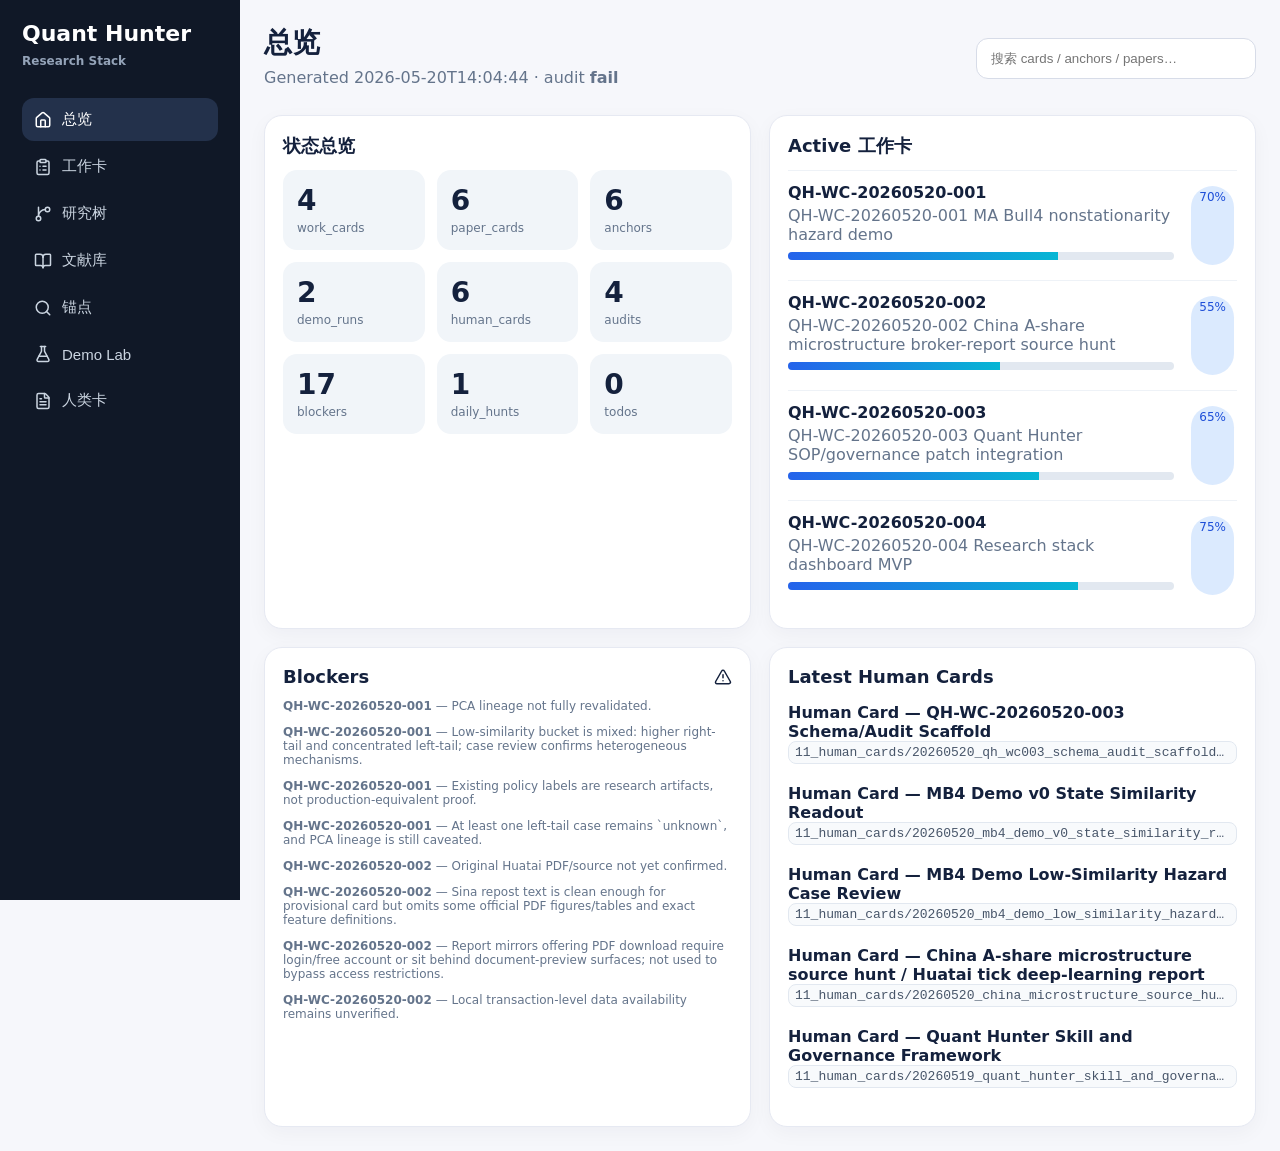
==== index.html @ 686e9368 "deploy quant hunter dashboard test" ====
<!doctype html>
<html>
  <head>
    <meta charset="UTF-8" />
    <meta name="viewport" content="width=device-width, initial-scale=1.0" />
    <title>Quant Hunter Research Stack</title>
    <script type="module" crossorigin src="/assets/index-C1LAVr9F.js"></script>
    <link rel="stylesheet" crossorigin href="/assets/index-CiFdWXML.css">
  </head>
  <body>
    <div id="root"></div>
  </body>
</html>
---- assets/index-CiFdWXML.css ----
:root{color:#14213d;background:#f6f7fb;font-family:Inter,ui-sans-serif,system-ui,Arial}*{box-sizing:border-box}body{margin:0}.app{min-height:100vh;display:flex}.sidebar{color:#fff;background:#101827;width:240px;height:100vh;padding:22px;position:sticky;top:0}.brand{margin-bottom:28px;font-size:22px;font-weight:800;line-height:1.1}.brand span{color:#94a3b8;font-size:12px}.sidebar button{color:#cbd5e1;background:0 0;border:0;border-radius:12px;align-items:center;gap:10px;width:100%;margin:4px 0;padding:12px;font-size:15px;display:flex}.sidebar button.active,.sidebar button:hover{color:#fff;background:#23314b}main{flex:1;min-width:0;padding:24px}header{justify-content:space-between;align-items:center;gap:20px;margin-bottom:22px;display:flex}h1{margin:0;font-size:28px}header p{color:#64748b;margin:6px 0}input{border:1px solid #d7dce8;border-radius:12px;min-width:280px;padding:12px 14px}.grid{grid-template-columns:repeat(2,minmax(0,1fr));gap:18px;display:grid}.columns{grid-template-columns:repeat(3,minmax(0,1fr));gap:14px;display:grid}.card{background:#fff;border:1px solid #e6e9f2;border-radius:18px;padding:18px;overflow:hidden;box-shadow:0 6px 20px #0f172a0a}.card-head{justify-content:space-between;align-items:center;margin-bottom:12px;display:flex}.card h2{margin:0;font-size:18px}.metrics{grid-template-columns:repeat(3,1fr);gap:12px;display:grid}.metric{background:#f1f5f9;border-radius:14px;padding:14px}.metric b{font-size:28px;display:block}.metric span{color:#64748b;font-size:12px}.row{border-top:1px solid #eef2f7;justify-content:space-between;gap:14px;padding:12px 0;display:flex}.row:first-child{border-top:0}.row p{color:#64748b;margin:4px 0}.badge{background:#e2e8f0;border-radius:999px;margin:3px;padding:4px 8px;font-size:12px;display:inline-flex}.badge.info{color:#1d4ed8;background:#dbeafe}.badge.warn{color:#92400e;background:#fef3c7}.badge.danger{color:#b91c1c;background:#fee2e2}.badge.success{color:#166534;background:#dcfce7}.progress{background:#e2e8f0;border-radius:99px;height:8px;margin:8px 0;overflow:hidden}.progress div{background:linear-gradient(90deg,#2563eb,#06b6d4);height:100%}.small{color:#64748b;font-size:12px}.path{white-space:nowrap;text-overflow:ellipsis;color:#475569;background:#f8fafc;border:1px solid #e2e8f0;border-radius:8px;max-width:100%;padding:3px 6px;display:inline-block;overflow:hidden}.work,.paper{border-top:1px solid #eef2f7;padding:12px 0}.work:first-child,.paper:first-child{border-top:0}.work h3,.paper h3{margin:0 0 5px}.tree{white-space:pre-wrap;max-height:70vh;font-size:13px;line-height:1.45;overflow:auto}.loading{padding:40px}@media (width<=900px){.app{display:block}.sidebar{width:auto;height:auto;position:relative}.sidebar button{width:auto;display:inline-flex}.grid,.columns{grid-template-columns:1fr}header{display:block}input{width:100%;min-width:0}.metrics{grid-template-columns:repeat(2,1fr)}}
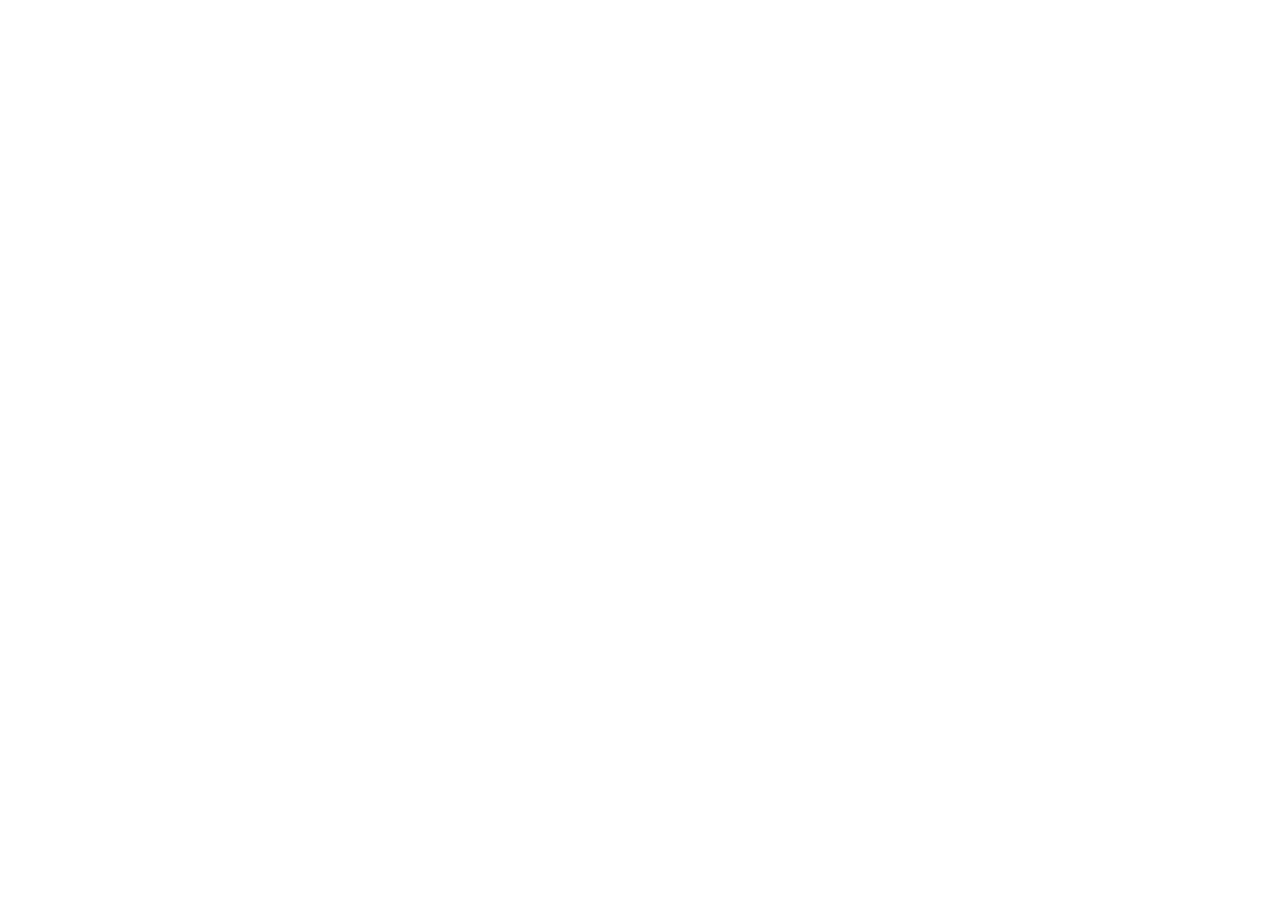
==== commit 577f6d71: "fix github pages base path" ====
--- a/index.html
+++ b/index.html
@@ -4,8 +4,8 @@
     <meta charset="UTF-8" />
     <meta name="viewport" content="width=device-width, initial-scale=1.0" />
     <title>Quant Hunter Research Stack</title>
-    <script type="module" crossorigin src="/assets/index-C1LAVr9F.js"></script>
-    <link rel="stylesheet" crossorigin href="/assets/index-CiFdWXML.css">
+    <script type="module" crossorigin src="/quant-hunter-dashboard-test/assets/index-C1LAVr9F.js"></script>
+    <link rel="stylesheet" crossorigin href="/quant-hunter-dashboard-test/assets/index-CiFdWXML.css">
   </head>
   <body>
     <div id="root"></div>
